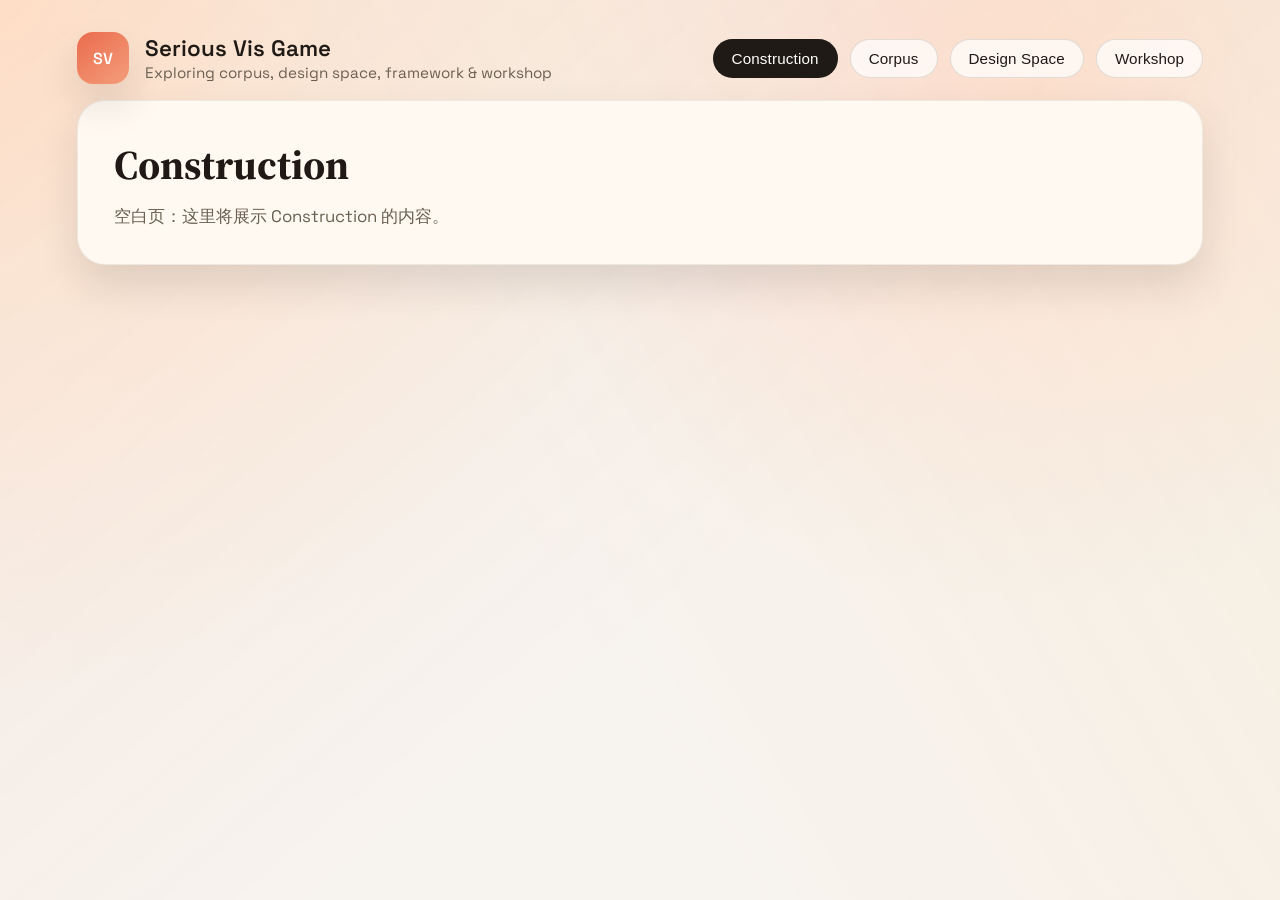
==== index.html @ 274515e9 "first commit" ====
<!doctype html>
<html lang="zh-CN">
<head>
  <meta charset="utf-8" />
  <meta name="viewport" content="width=device-width, initial-scale=1" />
  <title>Serious Vis Game</title>
  <link rel="stylesheet" href="styles.css" />
</head>
<body>
  <div class="bg-glow" aria-hidden="true"></div>
  <header class="site-header">
    <div class="brand">
      <span class="brand-mark">SV</span>
      <div>
        <div class="brand-title">Serious Vis Game</div>
        <div class="brand-subtitle">Exploring corpus, design space, framework & workshop</div>
      </div>
    </div>
    <nav class="tabs" role="tablist" aria-label="主导航">
      <button class="tab is-active" role="tab" aria-selected="true" data-target="construction" data-page="construction">Construction</button>
      <button class="tab" role="tab" aria-selected="false" data-target="corpus" data-page="corpus">Corpus</button>
      <button class="tab" role="tab" aria-selected="false" data-target="design" data-page="design-space">Design Space</button>
      <button class="tab" role="tab" aria-selected="false" data-target="workshop" data-page="workshop">Workshop</button>
    </nav>
  </header>

  <main class="page">
    <div id="page-container" aria-live="polite"></div>
  </main>

  <script src="script.js"></script>
</body>
</html>
---- styles.css ----
@import url('https://fonts.googleapis.com/css2?family=Space+Grotesk:wght@400;500;600&family=Source+Serif+4:wght@400;500&display=swap');

:root {
  color-scheme: light;
  --bg: #f7f3ee;
  --ink: #1f1a15;
  --muted: #6b5f52;
  --accent: #ea6b4d;
  --accent-2: #f2c14e;
  --panel: #fff9f2;
  --shadow: 0 20px 40px rgba(31, 26, 21, 0.12);
}

* {
  box-sizing: border-box;
}

body {
  margin: 0;
  min-height: 100vh;
  font-family: 'Space Grotesk', system-ui, sans-serif;
  color: var(--ink);
  background: radial-gradient(circle at top left, #ffe8d1 0%, transparent 45%),
    radial-gradient(circle at 80% 10%, #fde2d7 0%, transparent 40%),
    var(--bg);
}

.bg-glow {
  position: fixed;
  inset: 0;
  background: linear-gradient(140deg, rgba(234, 107, 77, 0.08), transparent 60%),
    linear-gradient(240deg, rgba(242, 193, 78, 0.08), transparent 60%);
  pointer-events: none;
  z-index: -1;
}

.site-header {
  display: flex;
  flex-wrap: wrap;
  align-items: center;
  justify-content: space-between;
  gap: 24px;
  padding: 32px 6vw 16px;
}

.brand {
  display: flex;
  align-items: center;
  gap: 16px;
}

.brand-mark {
  width: 52px;
  height: 52px;
  border-radius: 16px;
  display: grid;
  place-items: center;
  font-weight: 600;
  background: linear-gradient(140deg, var(--accent), #f49e7b);
  color: #fff;
  box-shadow: var(--shadow);
}

.brand-title {
  font-size: 1.4rem;
  font-weight: 600;
}

.brand-subtitle {
  font-size: 0.95rem;
  color: var(--muted);
  max-width: 420px;
}

.tabs {
  display: flex;
  flex-wrap: wrap;
  gap: 12px;
}

.tab {
  border: 1px solid rgba(31, 26, 21, 0.12);
  background: rgba(255, 255, 255, 0.7);
  color: var(--ink);
  padding: 10px 18px;
  border-radius: 999px;
  font-weight: 500;
  font-size: 0.95rem;
  letter-spacing: 0.01em;
  cursor: pointer;
  transition: transform 0.2s ease, box-shadow 0.2s ease, background 0.2s ease;
}

.tab:hover {
  transform: translateY(-2px);
  box-shadow: 0 10px 20px rgba(31, 26, 21, 0.12);
}

.tab.is-active {
  background: var(--ink);
  color: #fff;
  border-color: transparent;
}

.page {
  padding: 0 6vw 64px;
}

.panel {
  display: none;
  background: var(--panel);
  border-radius: 28px;
  padding: 36px;
  box-shadow: var(--shadow);
  border: 1px solid rgba(31, 26, 21, 0.08);
  animation: fadeIn 0.4s ease;
}

.panel.is-active {
  display: block;
}

.panel h1 {
  font-family: 'Source Serif 4', serif;
  font-size: clamp(2rem, 3.2vw, 2.6rem);
  margin: 0 0 12px;
}

.panel p {
  margin: 0;
  font-size: 1.05rem;
  color: var(--muted);
}

@keyframes fadeIn {
  from {
    opacity: 0;
    transform: translateY(8px);
  }
  to {
    opacity: 1;
    transform: translateY(0);
  }
}

@media (max-width: 720px) {
  .site-header {
    padding: 24px 6vw 12px;
  }

  .brand {
    flex-direction: column;
    align-items: flex-start;
  }

  .brand-mark {
    width: 44px;
    height: 44px;
  }

  .panel {
    padding: 28px;
  }
}
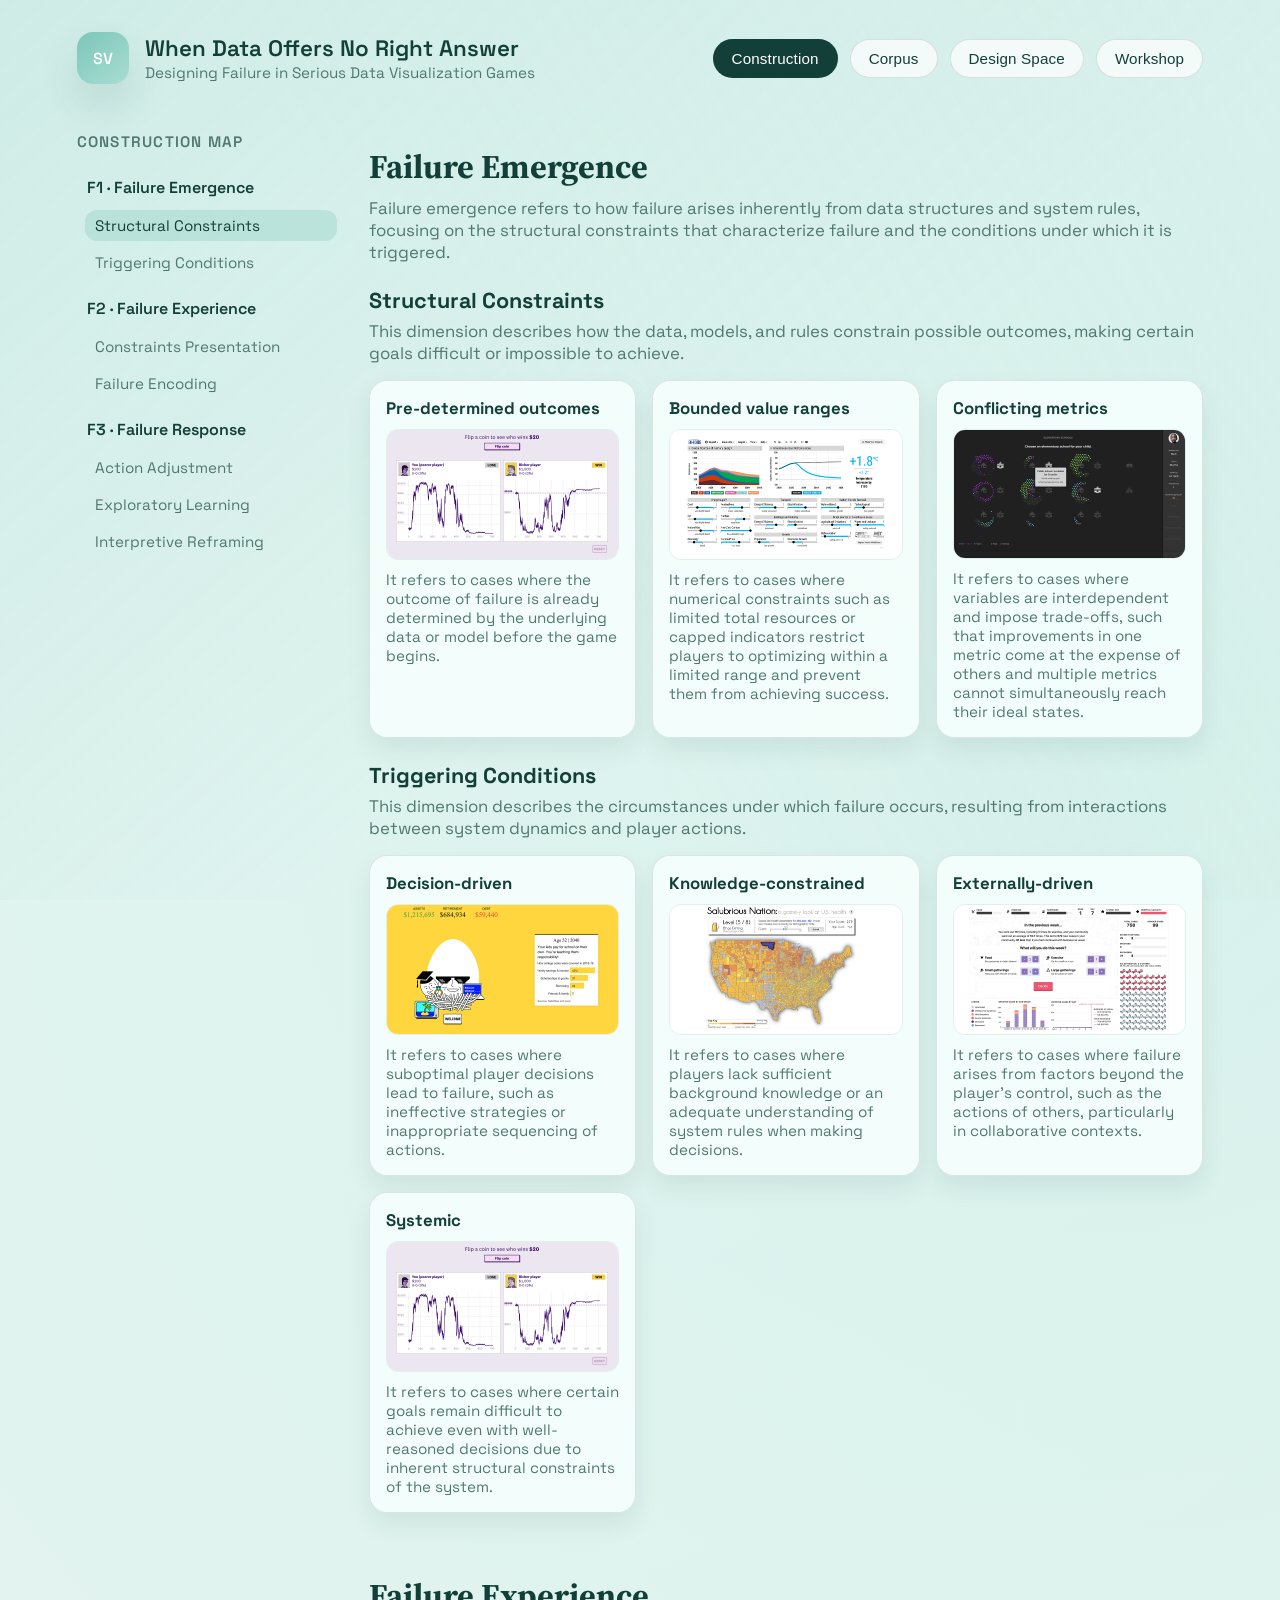
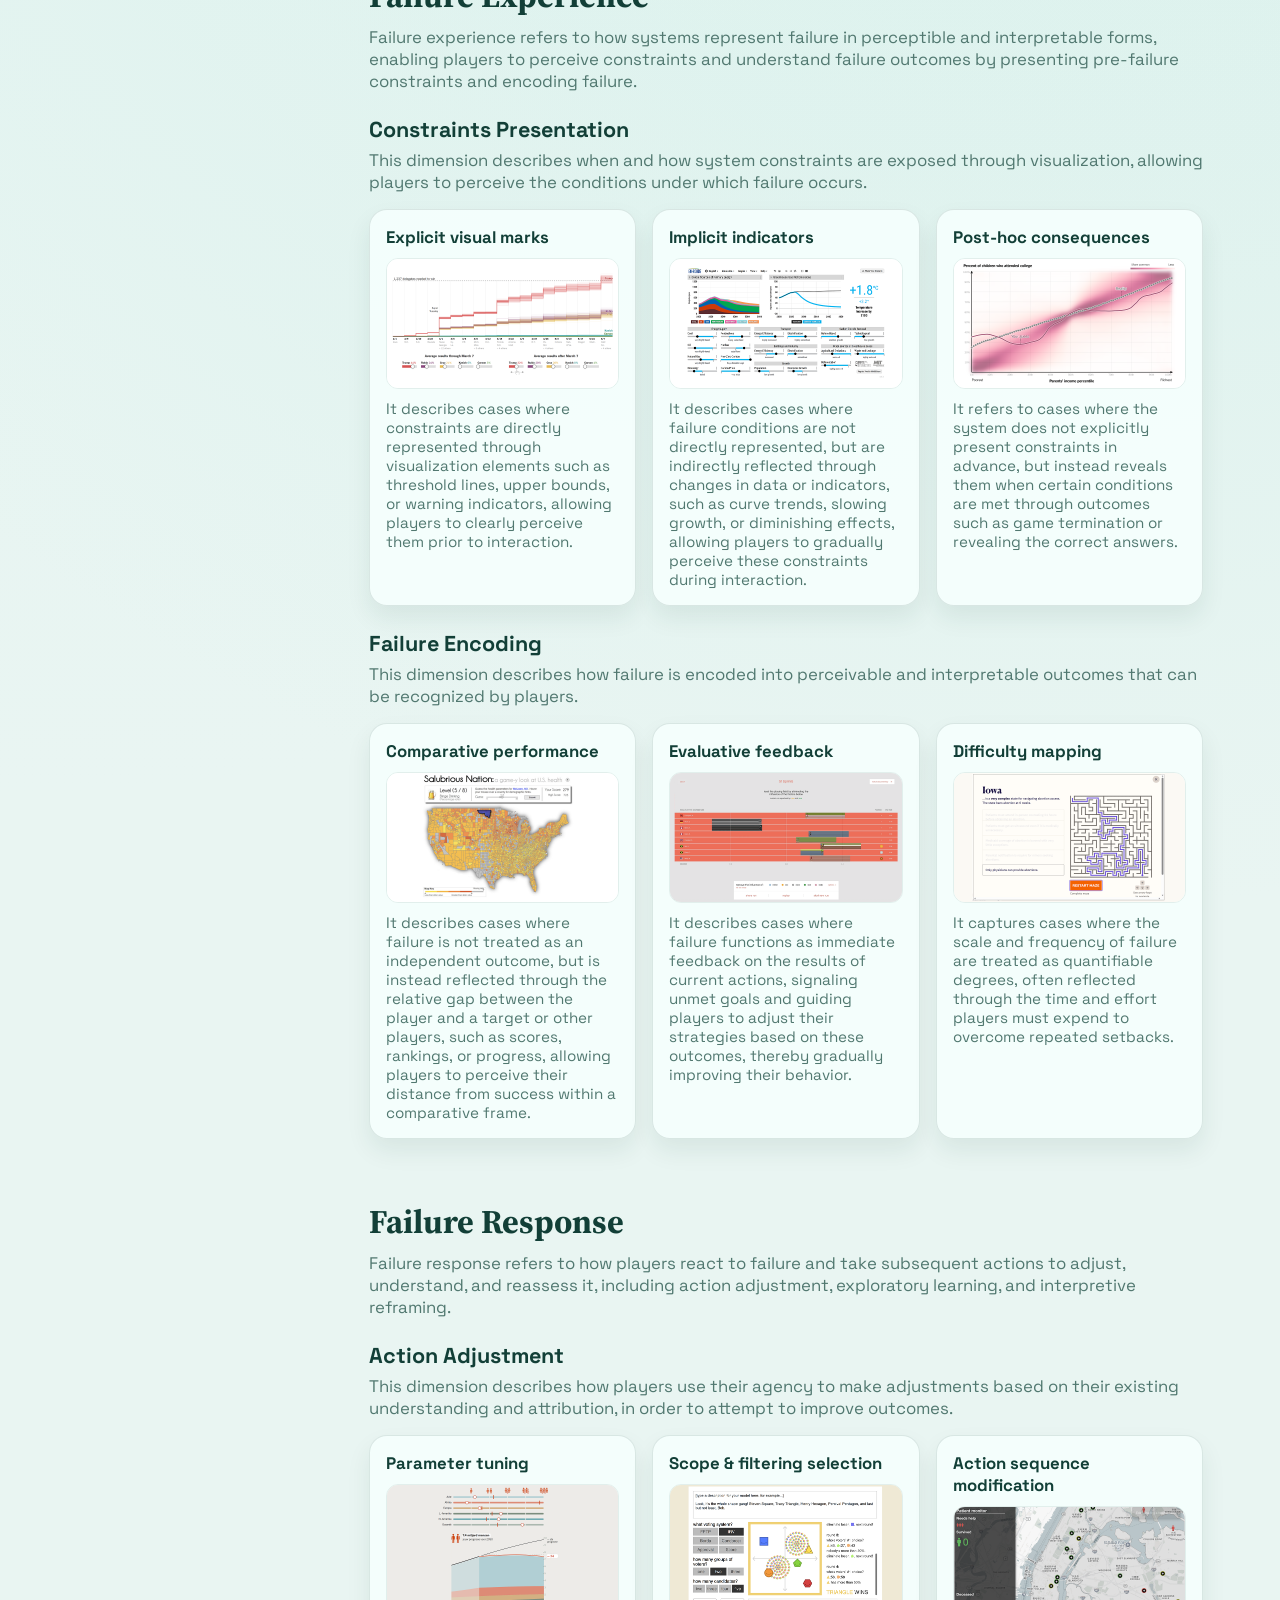
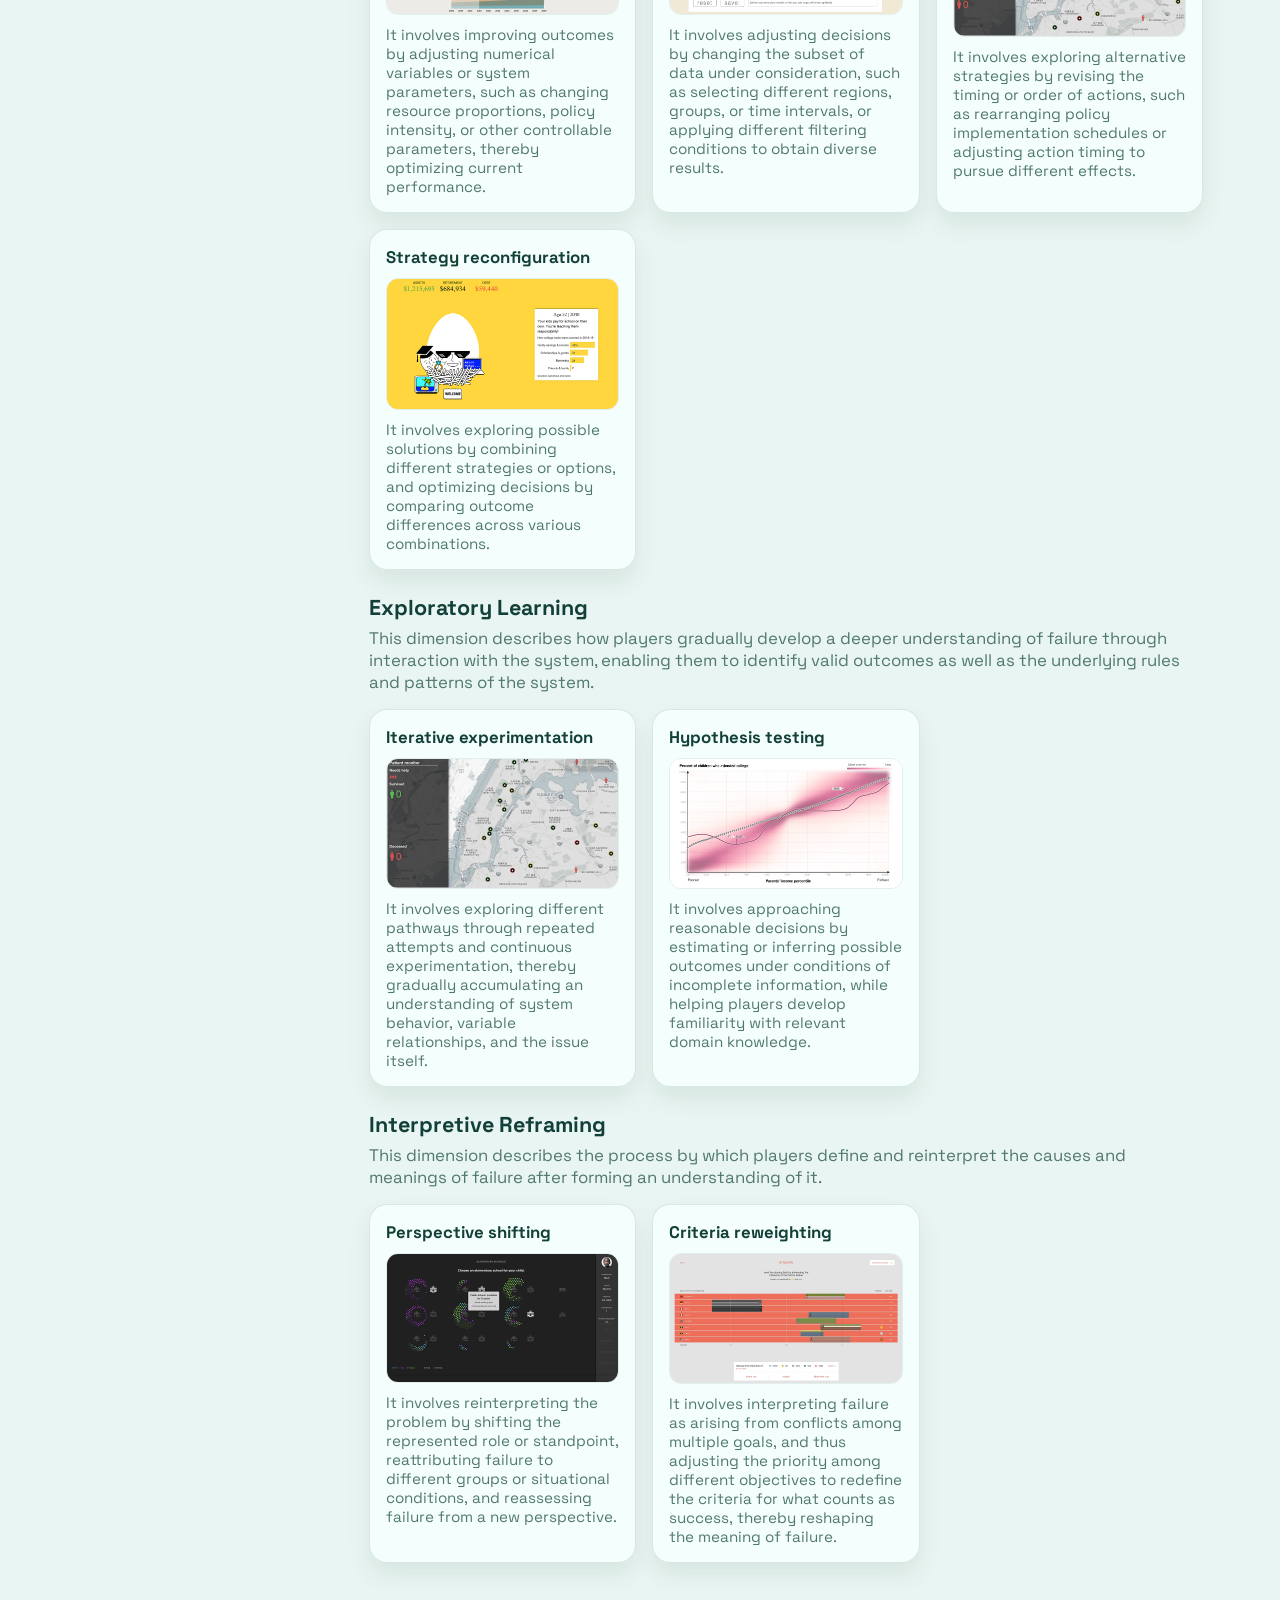
==== commit 79849572: "adjust construction style" ====
--- a/index.html
+++ b/index.html
@@ -12,8 +12,8 @@
     <div class="brand">
       <span class="brand-mark">SV</span>
       <div>
-        <div class="brand-title">Serious Vis Game</div>
-        <div class="brand-subtitle">Exploring corpus, design space, framework & workshop</div>
+        <div class="brand-title">When Data Offers No Right Answer</div>
+        <div class="brand-subtitle">Designing Failure in Serious Data Visualization Games</div>
       </div>
     </div>
     <nav class="tabs" role="tablist" aria-label="主导航">
--- a/styles.css
+++ b/styles.css
@@ -2,17 +2,21 @@
 
 :root {
   color-scheme: light;
-  --bg: #f7f3ee;
-  --ink: #1f1a15;
-  --muted: #6b5f52;
-  --accent: #ea6b4d;
-  --accent-2: #f2c14e;
-  --panel: #fff9f2;
-  --shadow: 0 20px 40px rgba(31, 26, 21, 0.12);
+  --bg: #e9f5f2;
+  --ink: #123f37;
+  --muted: #517870;
+  --accent: #7bc6b9;
+  --accent-2: #bfe6df;
+  --panel: #f6fffd;
+  --shadow: 0 20px 40px rgba(18, 63, 55, 0.12);
 }
 
 * {
   box-sizing: border-box;
+}
+
+html {
+  scroll-behavior: smooth;
 }
 
 body {
@@ -20,16 +24,16 @@
   min-height: 100vh;
   font-family: 'Space Grotesk', system-ui, sans-serif;
   color: var(--ink);
-  background: radial-gradient(circle at top left, #ffe8d1 0%, transparent 45%),
-    radial-gradient(circle at 80% 10%, #fde2d7 0%, transparent 40%),
+  background: radial-gradient(circle at top left, #e0f4f0 0%, transparent 48%),
+    radial-gradient(circle at 85% 15%, #d2efe9 0%, transparent 42%),
     var(--bg);
 }
 
 .bg-glow {
   position: fixed;
   inset: 0;
-  background: linear-gradient(140deg, rgba(234, 107, 77, 0.08), transparent 60%),
-    linear-gradient(240deg, rgba(242, 193, 78, 0.08), transparent 60%);
+  background: linear-gradient(140deg, rgba(123, 198, 185, 0.16), transparent 60%),
+    linear-gradient(240deg, rgba(191, 230, 223, 0.16), transparent 60%);
   pointer-events: none;
   z-index: -1;
 }
@@ -56,7 +60,7 @@
   display: grid;
   place-items: center;
   font-weight: 600;
-  background: linear-gradient(140deg, var(--accent), #f49e7b);
+  background: linear-gradient(140deg, var(--accent), #a9ddd3);
   color: #fff;
   box-shadow: var(--shadow);
 }
@@ -108,11 +112,11 @@
 
 .panel {
   display: none;
-  background: var(--panel);
-  border-radius: 28px;
-  padding: 36px;
-  box-shadow: var(--shadow);
-  border: 1px solid rgba(31, 26, 21, 0.08);
+  background: transparent;
+  border-radius: 0;
+  padding: 16px 0 0;
+  box-shadow: none;
+  border: none;
   animation: fadeIn 0.4s ease;
 }
 
@@ -132,6 +136,141 @@
   color: var(--muted);
 }
 
+.construction-layout {
+  display: grid;
+  grid-template-columns: minmax(220px, 260px) minmax(0, 1fr);
+  gap: 32px;
+  align-items: start;
+}
+
+.sidebar {
+  position: sticky;
+  top: 24px;
+  align-self: start;
+  padding: 16px 0;
+}
+
+.sidebar-title {
+  font-weight: 600;
+  font-size: 0.95rem;
+  text-transform: uppercase;
+  letter-spacing: 0.08em;
+  color: var(--muted);
+  margin-bottom: 12px;
+}
+
+.sidebar-toggle {
+  display: none;
+  margin-bottom: 12px;
+  padding: 6px 12px;
+  border-radius: 999px;
+  border: 1px solid rgba(18, 63, 55, 0.2);
+  background: rgba(246, 255, 253, 0.9);
+  color: var(--ink);
+  font-size: 0.9rem;
+  cursor: pointer;
+}
+
+.sidebar-nav {
+  display: flex;
+  flex-direction: column;
+  gap: 6px;
+}
+
+.sidebar-link,
+.sidebar-sublink {
+  text-decoration: none;
+  color: var(--ink);
+  padding: 6px 10px;
+  border-radius: 12px;
+  transition: background 0.2s ease, color 0.2s ease;
+}
+
+.sidebar-link {
+  font-weight: 600;
+  margin-top: 8px;
+}
+
+.sidebar-sublink {
+  font-size: 0.95rem;
+  color: var(--muted);
+  margin-left: 8px;
+}
+
+.sidebar-link:hover,
+.sidebar-sublink:hover {
+  background: rgba(123, 198, 185, 0.2);
+  color: var(--ink);
+}
+
+.sidebar-link.is-active,
+.sidebar-sublink.is-active {
+  background: rgba(123, 198, 185, 0.3);
+  color: var(--ink);
+}
+
+.construction-content {
+  display: flex;
+  flex-direction: column;
+  gap: 32px;
+}
+
+.facet-block h2 {
+  font-family: 'Source Serif 4', serif;
+  font-size: clamp(1.8rem, 2.6vw, 2.3rem);
+  margin-bottom: 8px;
+}
+
+.dimension-block {
+  margin-top: 24px;
+}
+
+.facet-block,
+.dimension-block {
+  scroll-margin-top: 120px;
+}
+
+.dimension-block h3 {
+  font-size: 1.35rem;
+  margin-bottom: 6px;
+}
+
+.decision-grid {
+  margin-top: 16px;
+  display: grid;
+  grid-template-columns: repeat(3, minmax(0, 1fr));
+  gap: 16px;
+}
+
+.decision-card {
+  background: rgba(246, 255, 253, 0.9);
+  border: 1px solid rgba(18, 63, 55, 0.12);
+  border-radius: 18px;
+  padding: 16px;
+  box-shadow: 0 12px 24px rgba(18, 63, 55, 0.08);
+  display: flex;
+  flex-direction: column;
+  gap: 10px;
+}
+
+.decision-card h4 {
+  margin: 0;
+  font-size: 1.05rem;
+}
+
+.decision-card img {
+  width: 100%;
+  border-radius: 12px;
+  border: 1px solid rgba(18, 63, 55, 0.08);
+  object-fit: cover;
+}
+
+.decision-card p {
+  margin: 0;
+  font-size: 0.95rem;
+  color: var(--muted);
+}
+
 @keyframes fadeIn {
   from {
     opacity: 0;
@@ -143,6 +282,12 @@
   }
 }
 
+@media (max-width: 1100px) {
+  .decision-grid {
+    grid-template-columns: repeat(2, minmax(0, 1fr));
+  }
+}
+
 @media (max-width: 720px) {
   .site-header {
     padding: 24px 6vw 12px;
@@ -159,6 +304,45 @@
   }
 
   .panel {
-    padding: 28px;
-  }
-}
+    padding: 12px 0 0;
+  }
+
+  .construction-layout {
+    grid-template-columns: 1fr;
+  }
+
+  .sidebar {
+    position: static;
+    padding-bottom: 0;
+  }
+
+  .sidebar-toggle {
+    display: inline-flex;
+    align-items: center;
+    gap: 6px;
+  }
+
+  .sidebar-nav {
+    flex-direction: row;
+    flex-wrap: wrap;
+  }
+
+  .sidebar.is-collapsed .sidebar-nav {
+    display: none;
+  }
+
+  .sidebar-link,
+  .sidebar-sublink {
+    margin: 0;
+  }
+
+  .decision-grid {
+    grid-template-columns: 1fr;
+  }
+}
+
+@media (max-width: 560px) {
+  .decision-grid {
+    grid-template-columns: 1fr;
+  }
+}
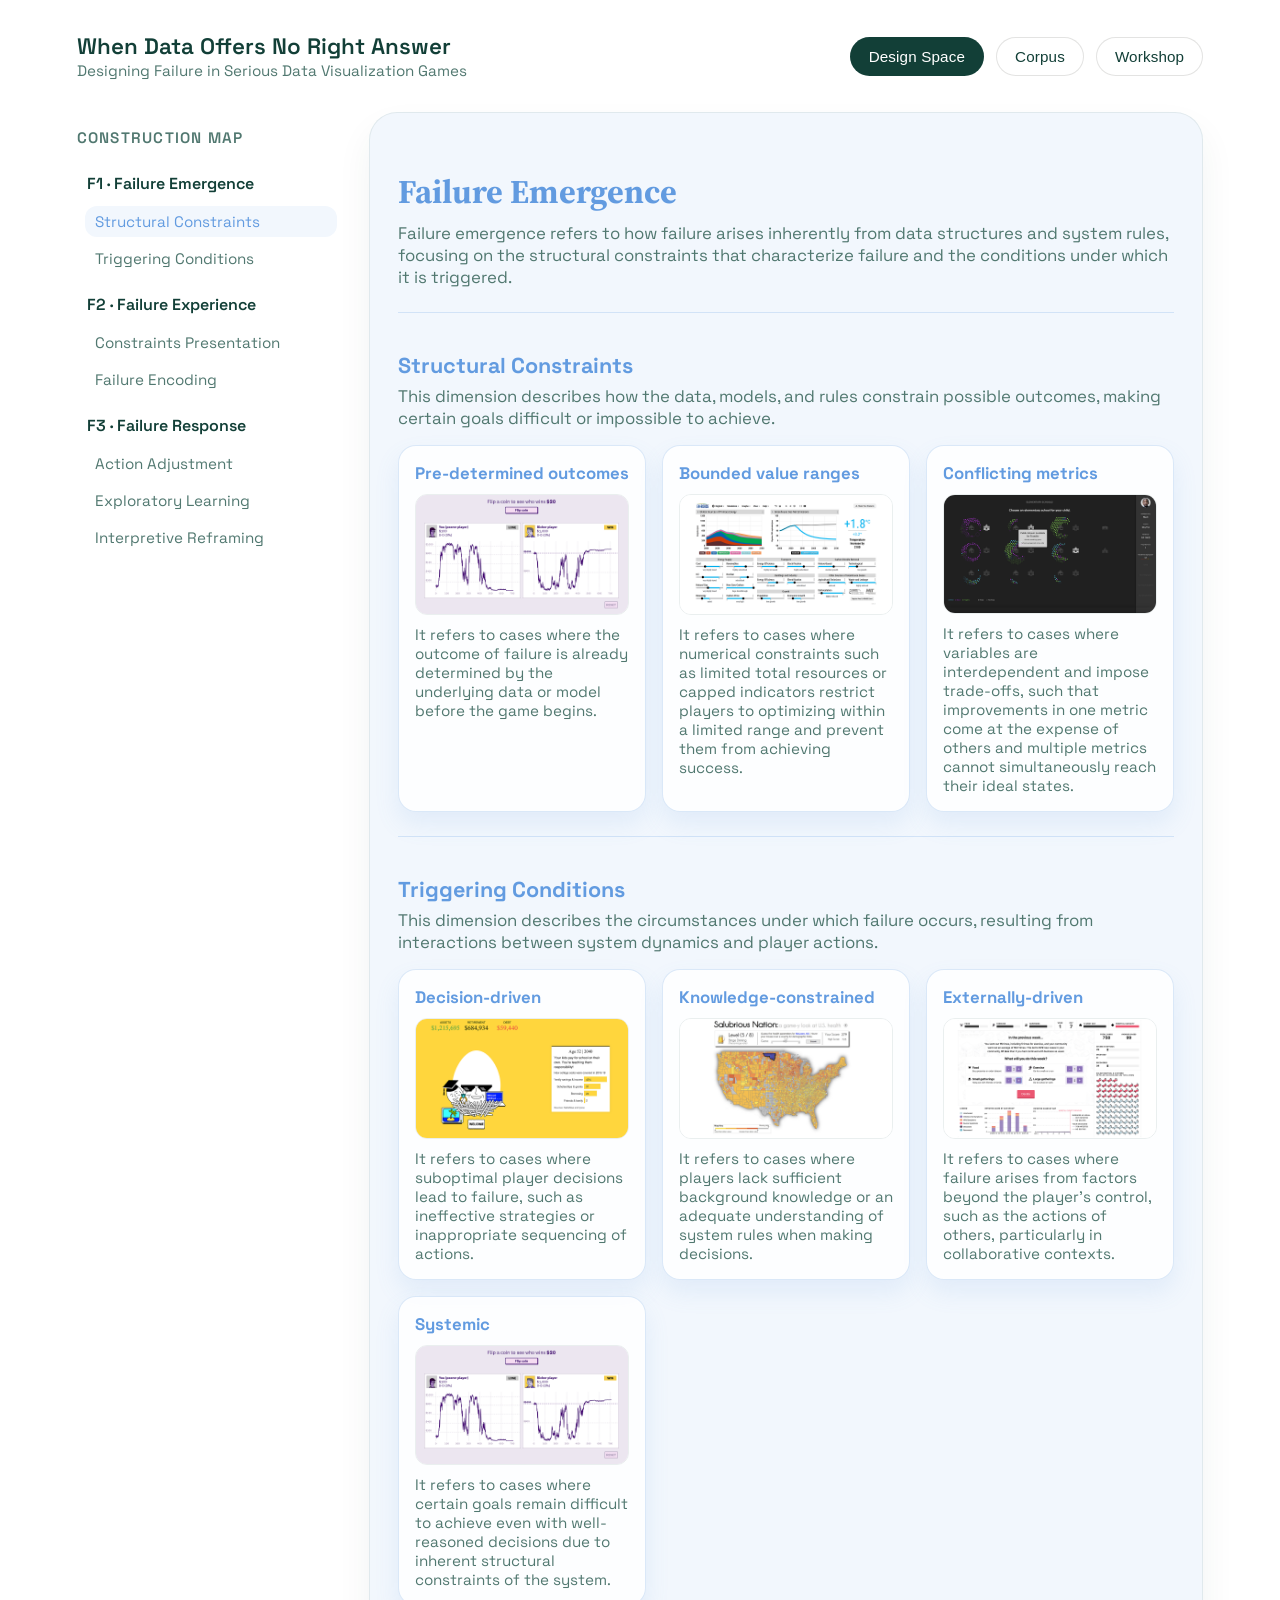
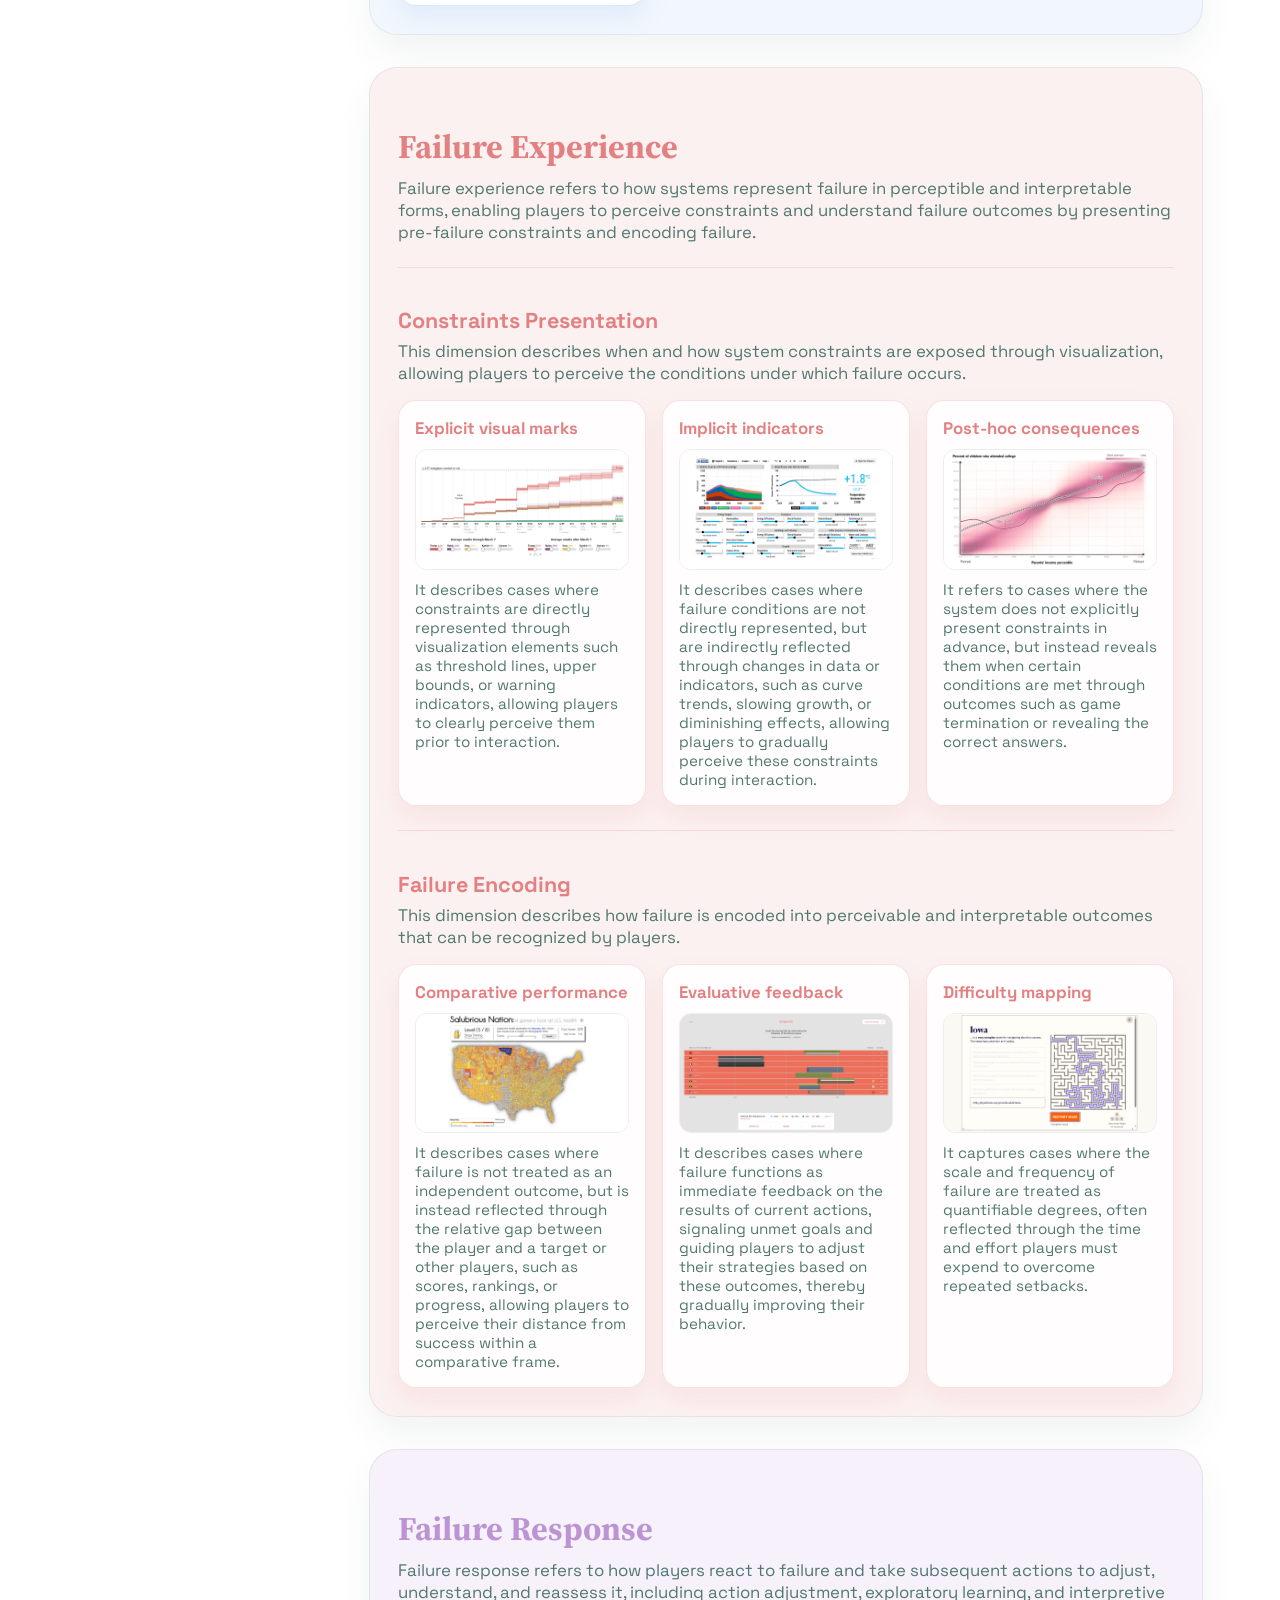
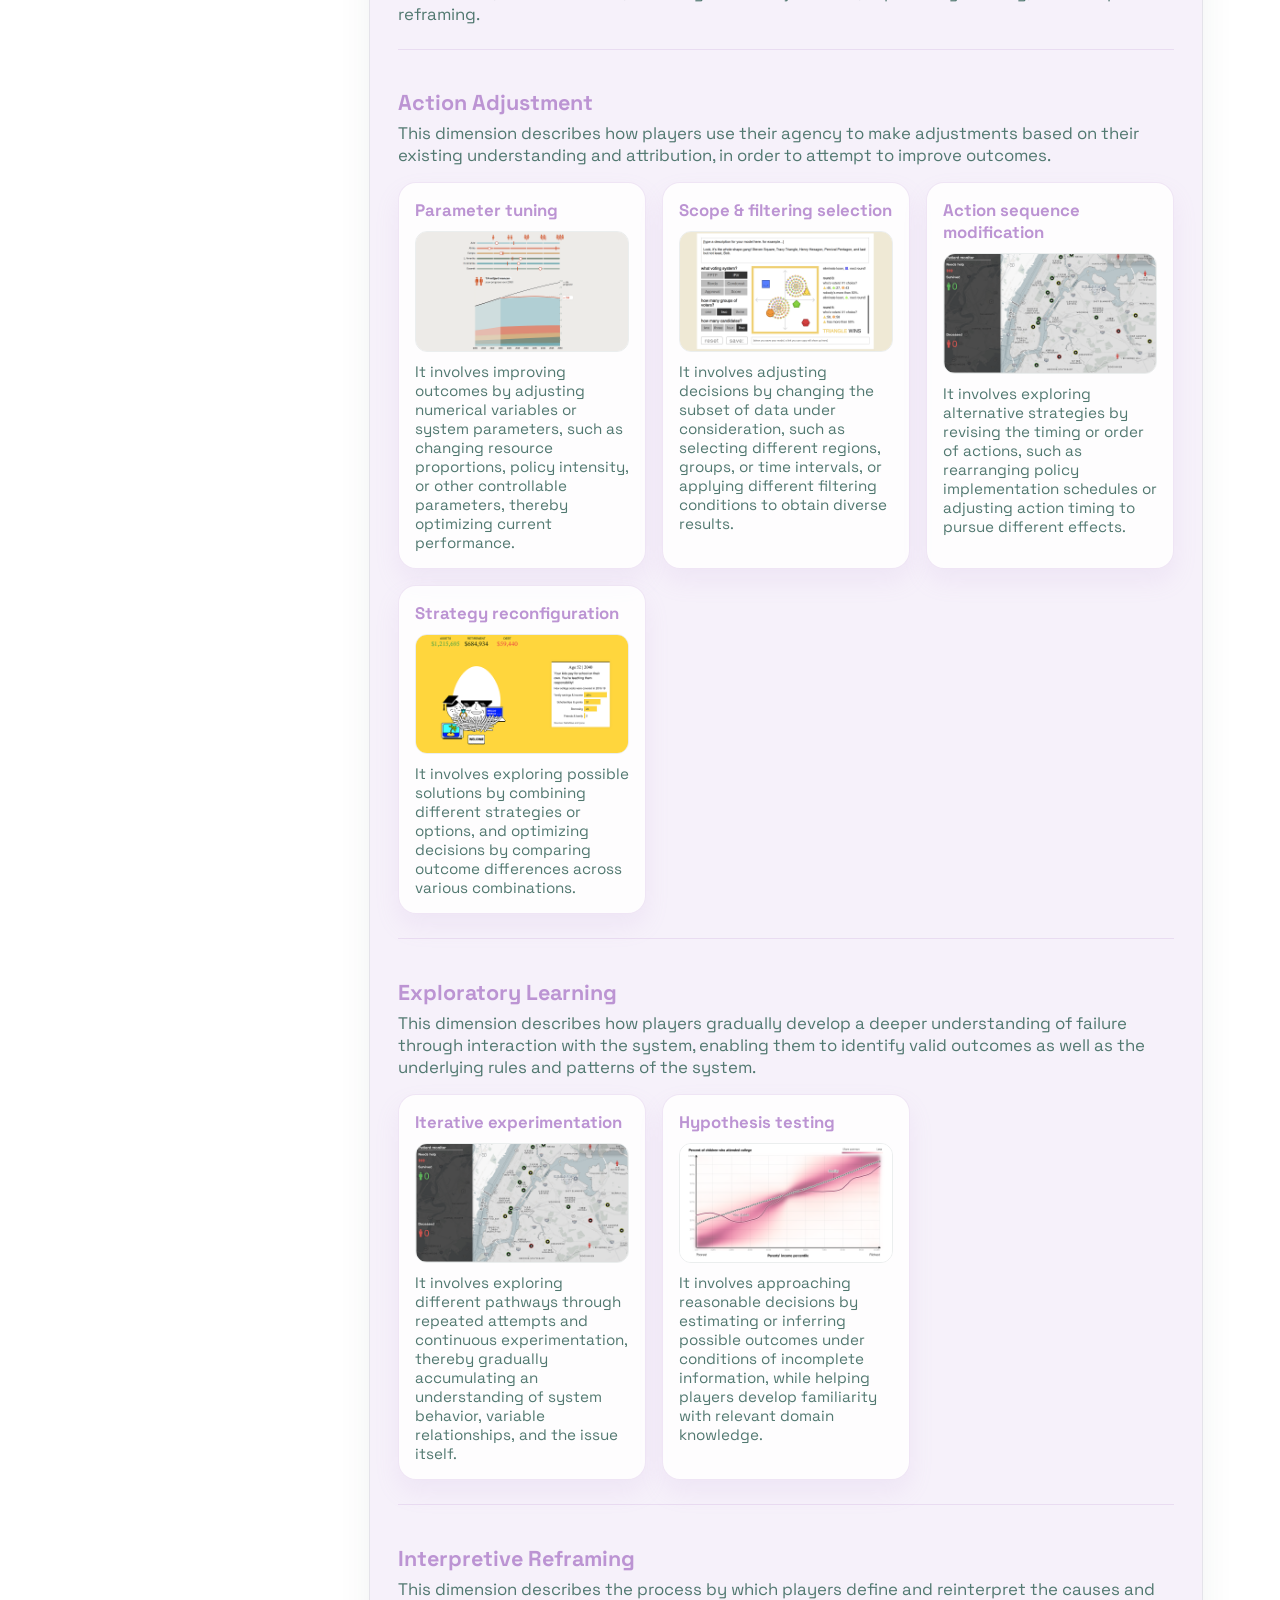
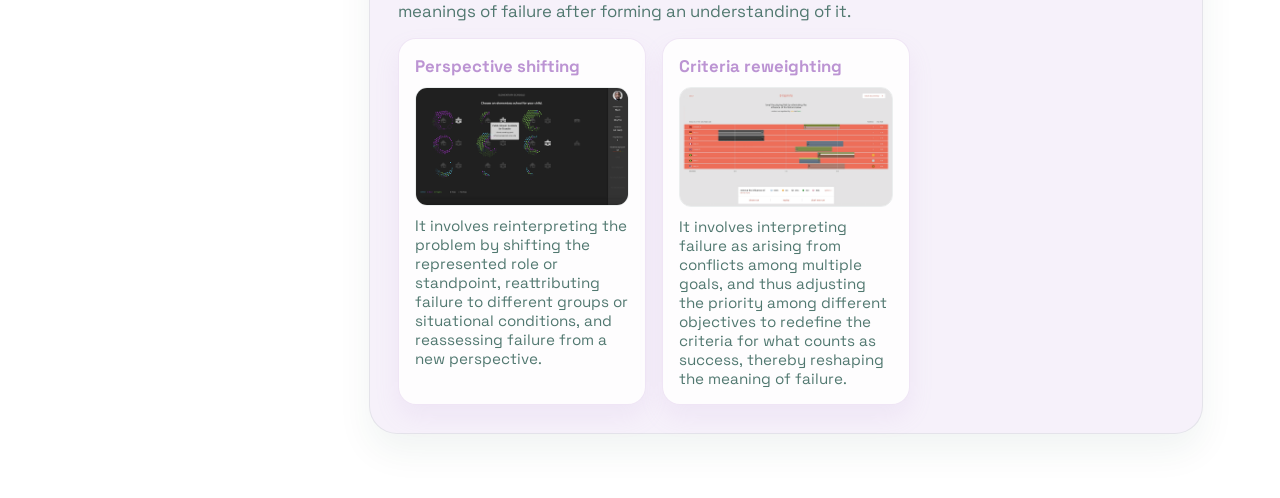
==== commit 21540f18: "add workshop" ====
--- a/index.html
+++ b/index.html
@@ -10,16 +10,16 @@
   <div class="bg-glow" aria-hidden="true"></div>
   <header class="site-header">
     <div class="brand">
-      <span class="brand-mark">SV</span>
+      <!-- <span class="brand-mark">SV</span> -->
       <div>
         <div class="brand-title">When Data Offers No Right Answer</div>
         <div class="brand-subtitle">Designing Failure in Serious Data Visualization Games</div>
       </div>
     </div>
     <nav class="tabs" role="tablist" aria-label="主导航">
-      <button class="tab is-active" role="tab" aria-selected="true" data-target="construction" data-page="construction">Construction</button>
+      <button class="tab is-active" role="tab" aria-selected="true" data-target="construction" data-page="construction">Design Space</button>
       <button class="tab" role="tab" aria-selected="false" data-target="corpus" data-page="corpus">Corpus</button>
-      <button class="tab" role="tab" aria-selected="false" data-target="design" data-page="design-space">Design Space</button>
+      <!-- <button class="tab" role="tab" aria-selected="false" data-target="design" data-page="design-space">Design Space</button> -->
       <button class="tab" role="tab" aria-selected="false" data-target="workshop" data-page="workshop">Workshop</button>
     </nav>
   </header>
--- a/styles.css
+++ b/styles.css
@@ -2,13 +2,19 @@
 
 :root {
   color-scheme: light;
-  --bg: #e9f5f2;
+  --bg: #ffffff;
   --ink: #123f37;
   --muted: #517870;
   --accent: #7bc6b9;
   --accent-2: #bfe6df;
   --panel: #f6fffd;
   --shadow: 0 20px 40px rgba(18, 63, 55, 0.12);
+  --f1-strong: #629be0;
+  --f1-soft: #f2f7fd;
+  --f2-strong: #e38082;
+  --f2-soft: #fbf1f1;
+  --f3-strong: #bc94d3;
+  --f3-soft: #f6f1fa;
 }
 
 * {
@@ -24,16 +30,13 @@
   min-height: 100vh;
   font-family: 'Space Grotesk', system-ui, sans-serif;
   color: var(--ink);
-  background: radial-gradient(circle at top left, #e0f4f0 0%, transparent 48%),
-    radial-gradient(circle at 85% 15%, #d2efe9 0%, transparent 42%),
-    var(--bg);
+  background: var(--bg);
 }
 
 .bg-glow {
   position: fixed;
   inset: 0;
-  background: linear-gradient(140deg, rgba(123, 198, 185, 0.16), transparent 60%),
-    linear-gradient(240deg, rgba(191, 230, 223, 0.16), transparent 60%);
+  background: transparent;
   pointer-events: none;
   z-index: -1;
 }
@@ -136,6 +139,254 @@
   color: var(--muted);
 }
 
+.corpus-panel {
+  display: flex;
+  flex-direction: column;
+  gap: 24px;
+}
+
+.corpus-header {
+  max-width: 760px;
+}
+
+.corpus-grid {
+  display: grid;
+  grid-template-columns: repeat(auto-fit, minmax(320px, 1fr));
+  gap: 22px;
+}
+
+.corpus-card {
+  background: rgba(255, 255, 255, 0.82);
+  border: 1px solid rgba(18, 63, 55, 0.12);
+  border-radius: 24px;
+  padding: 18px;
+  box-shadow: 0 18px 36px rgba(18, 63, 55, 0.08);
+  display: flex;
+  flex-direction: column;
+  gap: 12px;
+}
+
+.corpus-top-row {
+  display: flex;
+  align-items: center;
+  gap: 10px;
+  flex-wrap: wrap;
+}
+
+.corpus-id-badge {
+  display: inline-flex;
+  align-items: center;
+  padding: 6px 12px;
+  border-radius: 999px;
+  background: rgba(123, 198, 185, 0.16);
+  color: var(--ink);
+  font-size: 0.92rem;
+  font-weight: 600;
+  letter-spacing: 0.02em;
+}
+
+.corpus-name {
+  margin: 0;
+  font-size: 1.25rem;
+  line-height: 1.2;
+}
+
+.corpus-meta-pill {
+  align-self: flex-start;
+  padding: 6px 10px;
+  border-radius: 999px;
+  background: rgba(123, 198, 185, 0.15);
+  color: var(--ink);
+  font-size: 0.9rem;
+  font-weight: 500;
+}
+
+.corpus-image {
+  width: 100%;
+  aspect-ratio: 16 / 9;
+  object-fit: cover;
+  border-radius: 16px;
+  border: 1px solid rgba(18, 63, 55, 0.08);
+  background: rgba(255, 255, 255, 0.7);
+}
+
+.corpus-title {
+  margin: 0;
+  font-size: 1rem;
+  line-height: 1.5;
+}
+
+.corpus-link-row {
+  margin: 0;
+  font-size: 1rem;
+  line-height: 1.5;
+  color: var(--muted);
+}
+
+.corpus-link {
+  color: var(--ink);
+  text-decoration: underline;
+  text-underline-offset: 2px;
+}
+
+.corpus-tags {
+  display: flex;
+  flex-wrap: wrap;
+  gap: 10px;
+}
+
+.corpus-tag {
+  display: inline-flex;
+  align-items: center;
+  flex-wrap: wrap;
+  gap: 4px;
+  padding: 6px 10px;
+  border-radius: 999px;
+  font-size: 0.82rem;
+  line-height: 1.3;
+  border: 1px solid transparent;
+  font-weight: 500;
+}
+
+.corpus-tag.facet-f1 {
+  background: var(--f1-soft);
+  color: var(--f1-strong);
+  border-color: rgba(98, 155, 224, 0.2);
+}
+
+.corpus-tag.facet-f2 {
+  background: var(--f2-soft);
+  color: var(--f2-strong);
+  border-color: rgba(227, 128, 130, 0.2);
+}
+
+.corpus-tag.facet-f3 {
+  background: var(--f3-soft);
+  color: var(--f3-strong);
+  border-color: rgba(188, 148, 211, 0.2);
+}
+
+.corpus-empty {
+  padding: 20px;
+  border-radius: 20px;
+  background: rgba(255, 255, 255, 0.72);
+  border: 1px solid rgba(18, 63, 55, 0.1);
+}
+
+.workshop-panel {
+  display: flex;
+  flex-direction: column;
+  gap: 24px;
+}
+
+.workshop-header {
+  max-width: 760px;
+}
+
+.workshop-grid {
+  display: grid;
+  grid-template-columns: repeat(3, minmax(0, 1fr));
+  gap: 22px;
+  align-items: start;
+  grid-auto-rows: 8px;
+}
+
+.workshop-card {
+  width: 100%;
+  display: block;
+  margin: 0;
+  padding: 18px;
+  border: 1px solid rgba(18, 63, 55, 0.12);
+  border-radius: 24px;
+  background: rgba(255, 255, 255, 0.88);
+  box-shadow: 0 18px 36px rgba(18, 63, 55, 0.08);
+  cursor: pointer;
+  text-align: left;
+}
+
+.workshop-card h2 {
+  margin: 0;
+  font-size: 1.1rem;
+  margin-bottom: 14px;
+}
+
+.workshop-card-stack {
+  display: flex;
+  flex-direction: column;
+  gap: 12px;
+}
+
+.workshop-card-image {
+  width: 100%;
+  display: block;
+  border-radius: 16px;
+  border: 1px solid rgba(18, 63, 55, 0.08);
+  background: #fff;
+}
+
+.workshop-lightbox {
+  position: fixed;
+  inset: 0;
+  display: none;
+  align-items: center;
+  justify-content: center;
+  padding: 28px;
+  z-index: 20;
+}
+
+.workshop-lightbox.is-open {
+  display: flex;
+}
+
+.workshop-lightbox-backdrop {
+  position: absolute;
+  inset: 0;
+  background: rgba(18, 63, 55, 0.42);
+  backdrop-filter: blur(3px);
+}
+
+.workshop-lightbox-dialog {
+  position: relative;
+  width: min(1080px, 100%);
+  max-height: calc(100vh - 56px);
+  overflow: auto;
+  padding: 24px;
+  border-radius: 28px;
+  background: #fff;
+  box-shadow: 0 24px 50px rgba(18, 63, 55, 0.18);
+}
+
+.workshop-lightbox-close {
+  position: sticky;
+  top: 0;
+  margin-left: auto;
+  display: block;
+  padding: 8px 12px;
+  border: 1px solid rgba(18, 63, 55, 0.12);
+  border-radius: 999px;
+  background: rgba(255, 255, 255, 0.95);
+  color: var(--ink);
+  cursor: pointer;
+}
+
+.workshop-lightbox-dialog h2 {
+  margin: 8px 0 18px;
+  font-size: 1.4rem;
+}
+
+.workshop-lightbox-images {
+  display: grid;
+  grid-template-columns: repeat(auto-fit, minmax(280px, 1fr));
+  gap: 16px;
+}
+
+.workshop-lightbox-images img {
+  width: 100%;
+  display: block;
+  border-radius: 18px;
+  border: 1px solid rgba(18, 63, 55, 0.08);
+}
+
 .construction-layout {
   display: grid;
   grid-template-columns: minmax(220px, 260px) minmax(0, 1fr);
@@ -209,10 +460,35 @@
   color: var(--ink);
 }
 
+.sidebar-link-f1.is-active,
+.sidebar-sublink-f1.is-active {
+  background: var(--f1-soft);
+  color: var(--f1-strong);
+}
+
+.sidebar-link-f2.is-active,
+.sidebar-sublink-f2.is-active {
+  background: var(--f2-soft);
+  color: var(--f2-strong);
+}
+
+.sidebar-link-f3.is-active,
+.sidebar-sublink-f3.is-active {
+  background: var(--f3-soft);
+  color: var(--f3-strong);
+}
+
 .construction-content {
   display: flex;
   flex-direction: column;
   gap: 32px;
+}
+
+.facet-block {
+  padding: 28px;
+  border-radius: 28px;
+  border: 1px solid rgba(18, 63, 55, 0.08);
+  box-shadow: 0 18px 36px rgba(18, 63, 55, 0.06);
 }
 
 .facet-block h2 {
@@ -223,6 +499,8 @@
 
 .dimension-block {
   margin-top: 24px;
+  padding-top: 18px;
+  border-top: 1px solid rgba(18, 63, 55, 0.1);
 }
 
 .facet-block,
@@ -243,7 +521,7 @@
 }
 
 .decision-card {
-  background: rgba(246, 255, 253, 0.9);
+  background: rgba(255, 255, 255, 0.82);
   border: 1px solid rgba(18, 63, 55, 0.12);
   border-radius: 18px;
   padding: 16px;
@@ -271,6 +549,63 @@
   color: var(--muted);
 }
 
+.facet-f1 {
+  background: var(--f1-soft);
+}
+
+.facet-f1 h2,
+.facet-f1 h3,
+.facet-f1 .decision-card h4 {
+  color: var(--f1-strong);
+}
+
+.facet-f1 .dimension-block {
+  border-top-color: rgba(98, 155, 224, 0.22);
+}
+
+.facet-f1 .decision-card {
+  border-color: rgba(98, 155, 224, 0.22);
+  box-shadow: 0 12px 24px rgba(98, 155, 224, 0.12);
+}
+
+.facet-f2 {
+  background: var(--f2-soft);
+}
+
+.facet-f2 h2,
+.facet-f2 h3,
+.facet-f2 .decision-card h4 {
+  color: var(--f2-strong);
+}
+
+.facet-f2 .dimension-block {
+  border-top-color: rgba(227, 128, 130, 0.22);
+}
+
+.facet-f2 .decision-card {
+  border-color: rgba(227, 128, 130, 0.22);
+  box-shadow: 0 12px 24px rgba(227, 128, 130, 0.12);
+}
+
+.facet-f3 {
+  background: var(--f3-soft);
+}
+
+.facet-f3 h2,
+.facet-f3 h3,
+.facet-f3 .decision-card h4 {
+  color: var(--f3-strong);
+}
+
+.facet-f3 .dimension-block {
+  border-top-color: rgba(188, 148, 211, 0.22);
+}
+
+.facet-f3 .decision-card {
+  border-color: rgba(188, 148, 211, 0.22);
+  box-shadow: 0 12px 24px rgba(188, 148, 211, 0.12);
+}
+
 @keyframes fadeIn {
   from {
     opacity: 0;
@@ -286,6 +621,10 @@
   .decision-grid {
     grid-template-columns: repeat(2, minmax(0, 1fr));
   }
+
+  .workshop-grid {
+    grid-template-columns: repeat(2, minmax(0, 1fr));
+  }
 }
 
 @media (max-width: 720px) {
@@ -305,6 +644,27 @@
 
   .panel {
     padding: 12px 0 0;
+  }
+
+  .corpus-grid {
+    grid-template-columns: 1fr;
+  }
+
+  .corpus-card {
+    padding: 16px;
+  }
+
+  .workshop-grid {
+    grid-template-columns: 1fr;
+  }
+
+  .workshop-lightbox {
+    padding: 16px;
+  }
+
+  .workshop-lightbox-dialog {
+    padding: 18px;
+    max-height: calc(100vh - 32px);
   }
 
   .construction-layout {
@@ -339,6 +699,10 @@
   .decision-grid {
     grid-template-columns: 1fr;
   }
+
+  .facet-block {
+    padding: 22px;
+  }
 }
 
 @media (max-width: 560px) {
